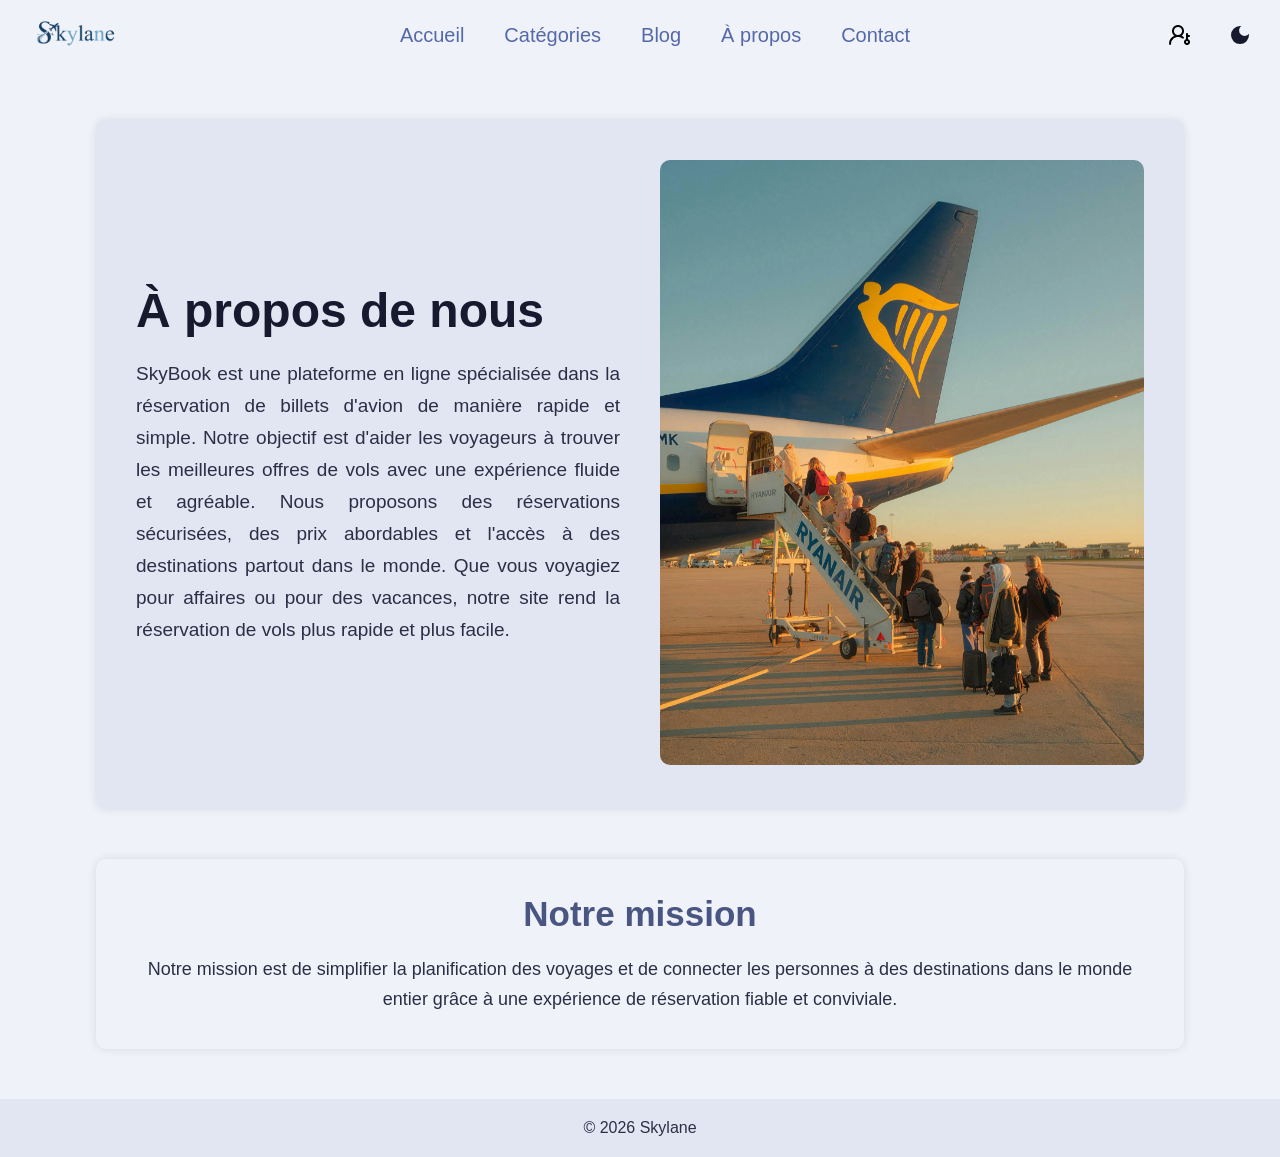
==== html/about.html @ 338b85f9 "first commit" ====
<!DOCTYPE html>
<html lang="fr">
    <head>
        <meta charset="UTF-8">
        <meta name="viewport" content="width=device-width, initial-scale=1.0">
        <title>À propos</title>
        <link rel="stylesheet" href="../css/main.css">
        <link rel="stylesheet" href="../css/about.css">
        <link rel="icon" type="image/png" href="../images/favicon/fav.png"
            sizes="192x192">
        <link rel="icon" type="image/svg+xml" href="../images/favicon/fav.svg">
    </head>
    <body>
        <nav class="nav">
            <div class="logo">
                <a class="logo-link" href="index.html">
                    <img src="../images/icons/full-logo.png" alt="Logo Skylane">
                </a>
            </div>

            <div class="nav-links">
                <a href="index.html">Accueil</a>
                <a href="article.html">Catégories</a>
                <a href="blog.html">Blog</a>
                <a href="about.html">À propos</a>
                <a href="contact.html">Contact</a>
            </div>

            <div class="nav-buttons">
                <a href="inner_html/login.html"><img
                        src="../images/icons/user-round-key.png"
                        alt="Compte"></a>
                <button id="bouton-theme">
                    <svg class="light-icon" xmlns="http://www.w3.org/2000/svg"
                        height="24px" viewBox="0 -960 960 960" width="24px">
                        <path
                            d="M338.5-338.5Q280-397 280-480t58.5-141.5Q397-680 480-680t141.5 58.5Q680-563 680-480t-58.5 141.5Q563-280 480-280t-141.5-58.5ZM200-440H40v-80h160v80Zm720 0H760v-80h160v80ZM440-760v-160h80v160h-80Zm0 720v-160h80v160h-80ZM256-650l-101-97 57-59 96 100-52 56Zm492 496-97-101 53-55 101 97-57 59Zm-98-550 97-101 59 57-100 96-56-52ZM154-212l101-97 55 53-97 101-59-57Z" />
                    </svg>
                    <svg class="dark-icon" xmlns="http://www.w3.org/2000/svg"
                        height="24px" viewBox="0 -960 960 960" width="24px">
                        <path
                            d="M480-120q-150 0-255-105T120-480q0-150 105-255t255-105q14 0 27.5 1t26.5 3q-41 29-65.5 75.5T444-660q0 90 63 153t153 63q55 0 101-24.5t75-65.5q2 13 3 26.5t1 27.5q0 150-105 255T480-120Z" />
                    </svg>
                </button>
            </div>
        </nav>
        <div class="main">
            <div class="txt">
                <h1>À propos de nous</h1>
                <p>
                    SkyBook est une plateforme en ligne spécialisée dans la
                    réservation de billets d'avion de manière rapide et simple.
                    Notre objectif est d'aider les voyageurs à trouver les
                    meilleures offres de vols avec une expérience fluide et
                    agréable. Nous proposons des réservations sécurisées,
                    des prix abordables et l'accès à des destinations partout
                    dans le monde. Que vous voyagiez pour affaires ou pour
                    des vacances, notre site rend la réservation de vols plus
                    rapide et plus facile.
                </p>
            </div>
            <div class="image">
                <img src="../images/pictures/airplane.jpg" alt="Avion">
            </div>
        </div>
        <div class="mission">
            <h2>Notre mission</h2>
            <p>
                Notre mission est de simplifier la planification des voyages
                et de connecter les personnes à des destinations dans le monde
                entier grâce à une expérience de réservation fiable et
                conviviale.
            </p>
        </div>
        <footer class="pied">
            <p>© 2026 Skylane</p>
        </footer>
        <script src="../js/main.js"></script>
        <script src="../js/about.js"></script>
    </body>
</html>
---- css/main.css ----
:root {
  --color-bg:           #f0f2fa;
  --color-bg-secondary: #e2e6f3;
  --color-bg-soft:      #d4d9ea;

  --color-text:         #2a2f45;
  --color-text-muted:   #5c6478;
  --color-heading:      #161a2e;
  --color-heading-2:    #4a5682;

  --color-link:         #5568a8;
  --color-link-hover:   #3a4770;

  --color-btn:          #5d6bae;
  --color-btn-hover:    #495896;
  --color-btn-text:     #ffffff;

  --color-input-bg:     #ffffff;
  --color-input-text:   #2a2f45;
  --color-input-border: #b8c0d8;
  --color-input-focus:  #5d6bae;

  --color-border:       #b8c0d8;
}

[data-theme="dark"] {
  --color-bg:           #131725;
  --color-bg-secondary: #1a1f34;
  --color-bg-soft:      #232942;

  --color-text:         #d8dce8;
  --color-text-muted:   #8e95ac;
  --color-heading:      #f4f5fb;
  --color-heading-2:    #b4bad4;

  --color-link:         #9aacf0;
  --color-link-hover:   #e4e7ff;

  --color-btn:          #6b7fcf;
  --color-btn-hover:    #8d9ce0;
  --color-btn-text:     #ffffff;

  --color-input-bg:     #1c2135;
  --color-input-text:   #f4f5fb;
  --color-input-border: #3a4158;
  --color-input-focus:  #8b9dff;

  --color-border:       #3a4158;
}

*,
*::before,
*::after {
  box-sizing: border-box;
}

* {
  margin: 0;
  padding: 0;
}

html {
  color-scheme: light;
  background-color: var(--color-bg);
  font-size: 16px;
}

html[data-theme="dark"] {
  color-scheme: dark;
}

body {
  min-height: 100vh;
  background-color: var(--color-bg);
  color: var(--color-text);
  font-size: 16px;
}

a {
  text-decoration: none;
  color: var(--color-link);
  font-size: 20px;
  padding: 10px;
}
a:hover {
  color: var(--color-link-hover);
  background-color: var(--color-bg-soft);
  border: none;
  border-radius: 3px;
}

.nav {
  display: flex;
  flex-flow: row nowrap;
  height: 70px;
  width: 100%;
  background-color: var(--color-bg);
  justify-content: space-between;
  align-items: center;
}

.logo {
  width: 150px;
  height: 100%;
  display: flex;
  justify-content: center;
  align-items: center;
  overflow: hidden;
}

.logo-link {
  display: flex;
  justify-content: center;
  align-items: center;
  height: 100%;
}

.logo-link:hover {
  background-color: transparent;
}

.logo-link img {
  padding-top: 5px;
  height: 160%;
  width: auto;
  object-fit: contain;
}

.nav-links {
  display: flex;
  flex-flow: row nowrap;
  gap: 20px;
  height: 100%;
  width: auto;
}

.nav-links a {
  height: 100%;
  display: flex;
  align-items: center;

}

.nav-links a:hover {
  border-bottom: 2px solid var(--color-link-hover);
}

.nav-buttons {
  display: flex;
  flex-flow: row nowrap;
  gap: 20px;
  margin-right: 20px;
}

.nav-buttons a,
.nav-buttons button {
  display: flex;
  align-items: center;
  justify-content: center;
  color: var(--color-heading);
  background-color: var(--color-bg);
  border-radius: 3px;
}

.nav-buttons a {
  padding: 8px;
  font-size: 0;
  line-height: 0;
}

.nav-buttons a img {
  display: block;
  height: 24px;
  width: auto;
}

html[data-theme="dark"] .nav-buttons a img {
  filter: brightness(0) invert(1);
  opacity: 0.88;
}

.nav-buttons button {
  padding: 8px;
  border: none;
  cursor: pointer;
}

html[data-theme="dark"] .nav-buttons a,
html[data-theme="dark"] .nav-buttons button {
  color: var(--color-heading-2);
}

.nav-buttons button svg {
  display: block;
  height: 24px;
  width: 24px;
  fill: currentColor;
}

.nav-buttons a:hover,
.nav-buttons button:hover {
  color: var(--color-link-hover);
  background-color: var(--color-bg-soft);
  border-bottom: 2px solid var(--color-link-hover);
}

html[data-theme="dark"] .nav-buttons a:hover img,
html[data-theme="dark"] .nav-buttons a:focus-visible img {
  opacity: 1;
}

.nav-buttons button svg:nth-of-type(1) {
  display: none;
}
.nav-buttons button svg:nth-of-type(2) {
  display: block;
}
---- css/about.css ----
*{
            margin: 0;
            padding: 0;
            box-sizing: border-box;
            font-family: Arial, sans-serif;
        }

        body{
            background-color: var(--color-bg);
        }


        .main{
            width: 85%;
            margin: 50px auto;
            background-color: var(--color-bg-secondary);
            padding: 40px;
            border-radius: 10px;
            box-shadow: 0 0 10px rgba(0,0,0,0.1);

            display: flex;
            justify-content: space-between;
            align-items: center;
            gap: 40px;
        }

        .txt{
            width: 50%;
        }

        .txt h1{
            font-size: 48px;
            color: var(--color-heading);
            margin-bottom: 20px;
        }

        .txt p{
            font-size: 19px;
            line-height: 32px;
            color: var(--color-text);
            text-align: justify;
        }

        .image{
            width: 50%;
        }

        .image img{
            width: 100%;
            border-radius: 10px;
        }

        .mission{
            width: 85%;
            margin: auto;
            background-color: var();
            padding: 35px;
            border-radius: 10px;
            box-shadow: 0 0 10px rgba(0,0,0,0.1);
            margin-bottom: 50px;
            text-align: center;
        }

        .mission h2{
            color: var(--color-heading-2);
            margin-bottom: 20px;
            font-size: 35px;
        }

        .mission p{
            color: var(--color-text);
            font-size: 18px;
            line-height: 30px;
        }
.pied {
    padding: 20px 5%;
    background-color: var(--color-bg-secondary);
    display: flex;
    justify-content: center;
    align-items: center;
}

.pied p {
    text-align: center;
    white-space: nowrap;
}
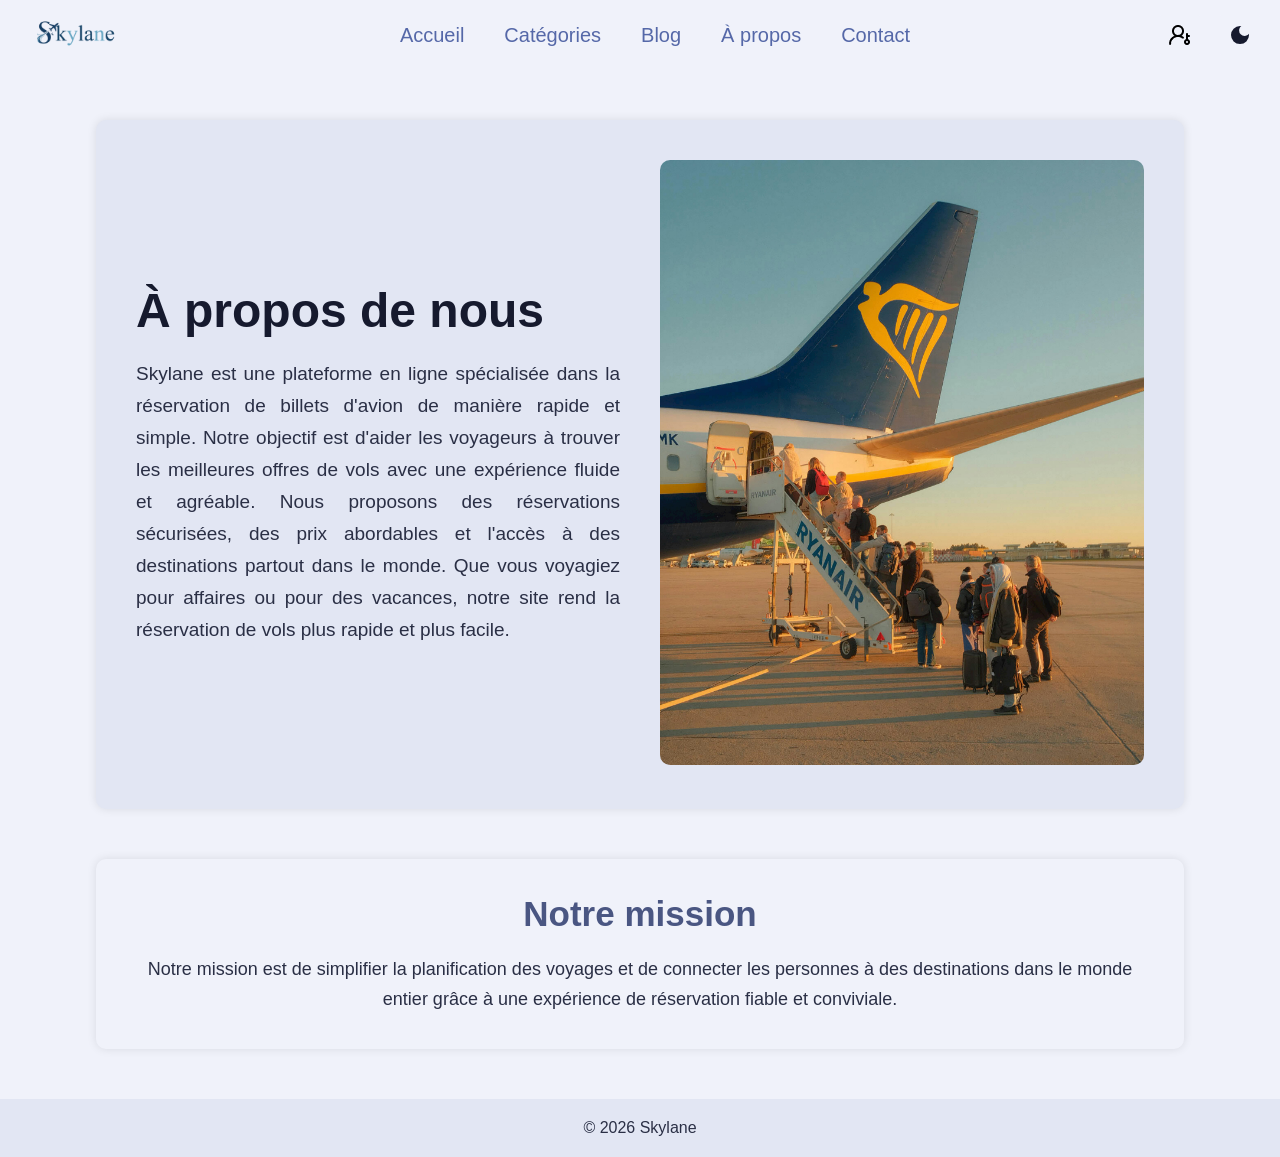
==== commit cc0f4fbe: "update project" ====
--- a/html/about.html
+++ b/html/about.html
@@ -48,7 +48,7 @@
             <div class="txt">
                 <h1>À propos de nous</h1>
                 <p>
-                    SkyBook est une plateforme en ligne spécialisée dans la
+                    Skylane est une plateforme en ligne spécialisée dans la
                     réservation de billets d'avion de manière rapide et simple.
                     Notre objectif est d'aider les voyageurs à trouver les
                     meilleures offres de vols avec une expérience fluide et
